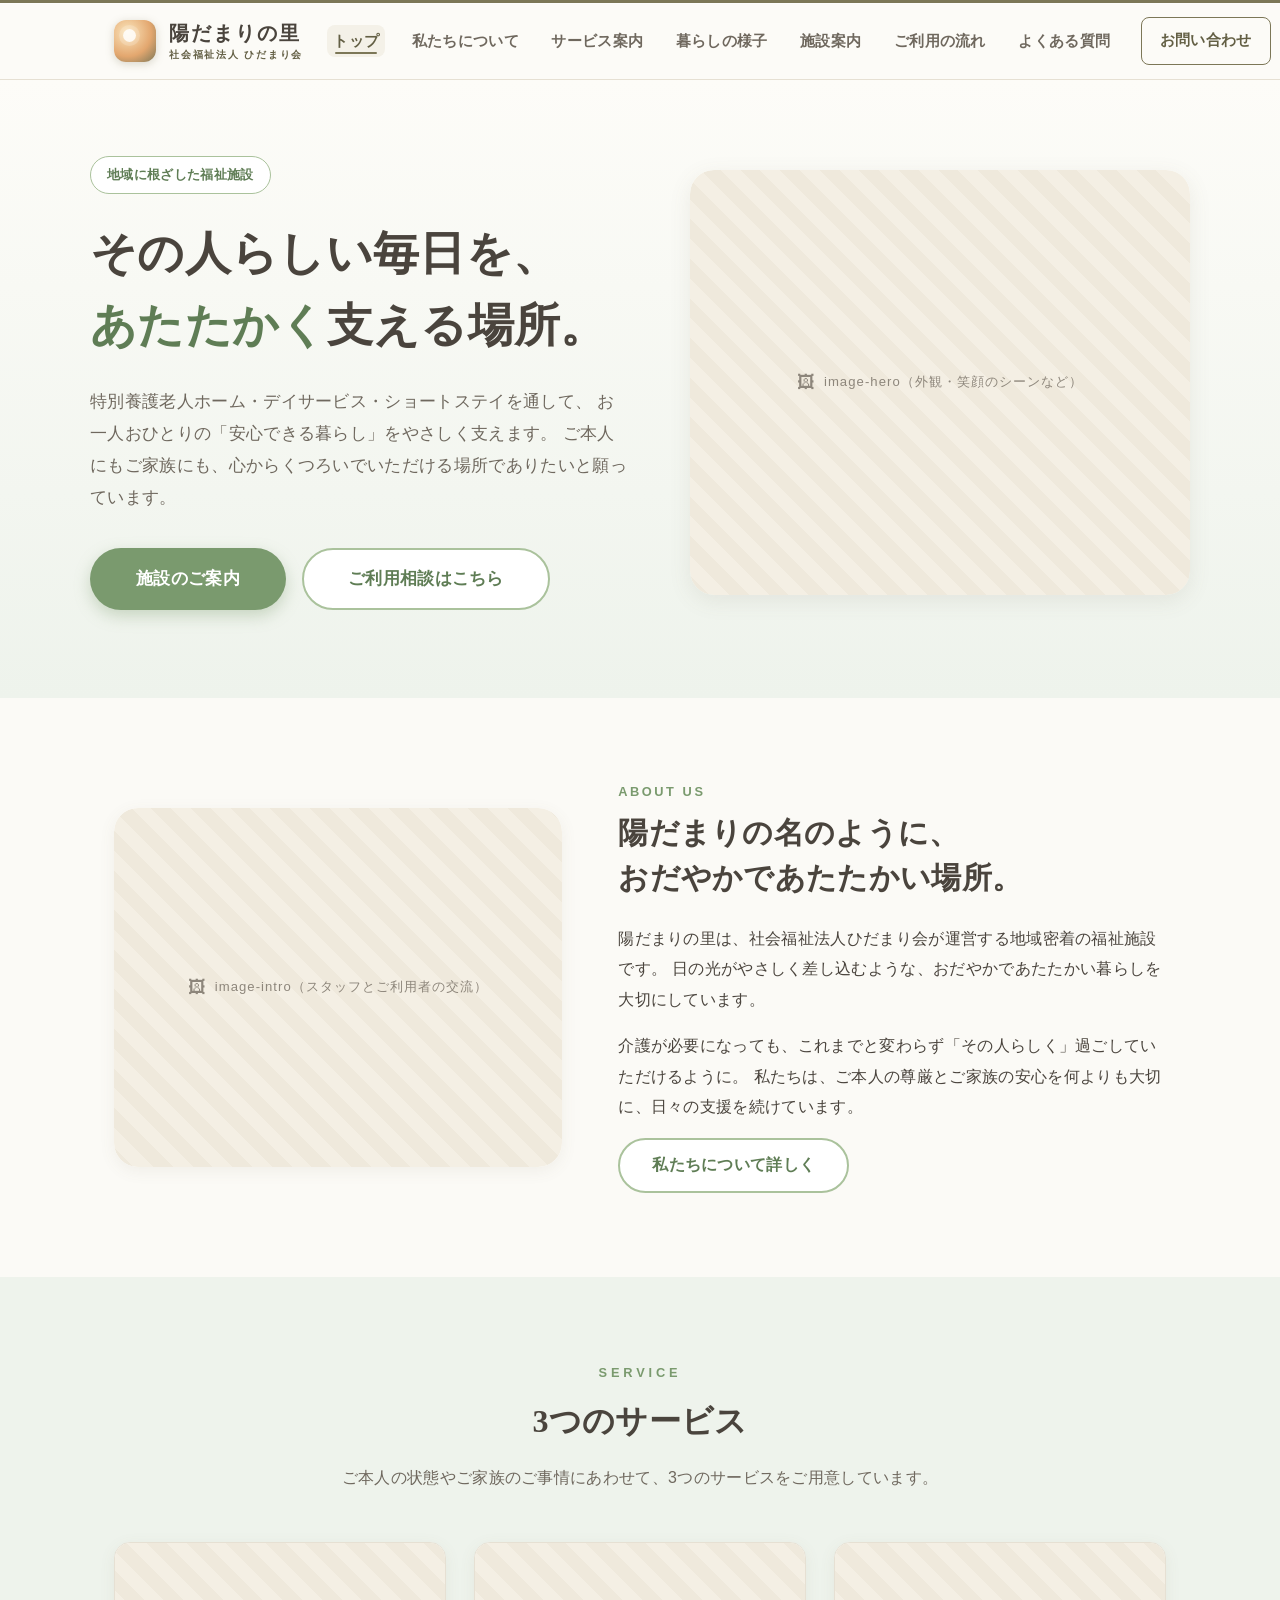
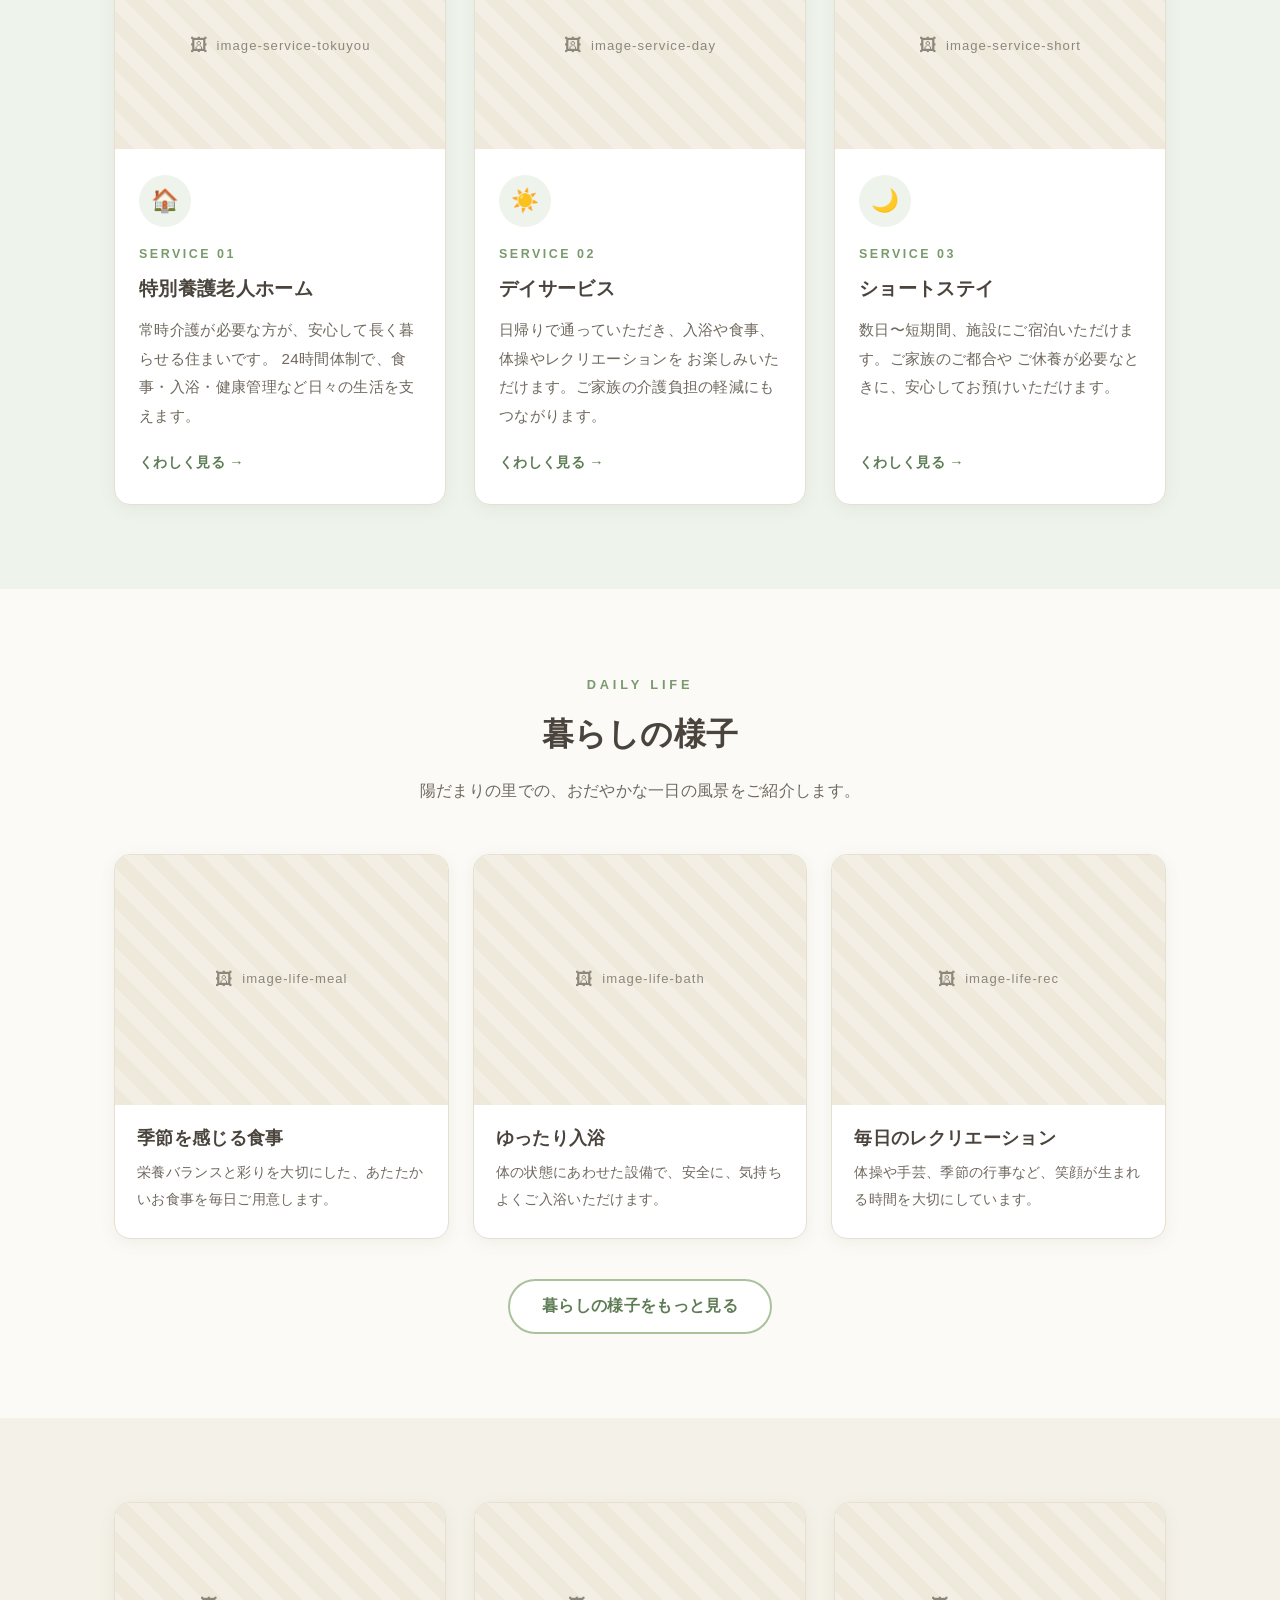
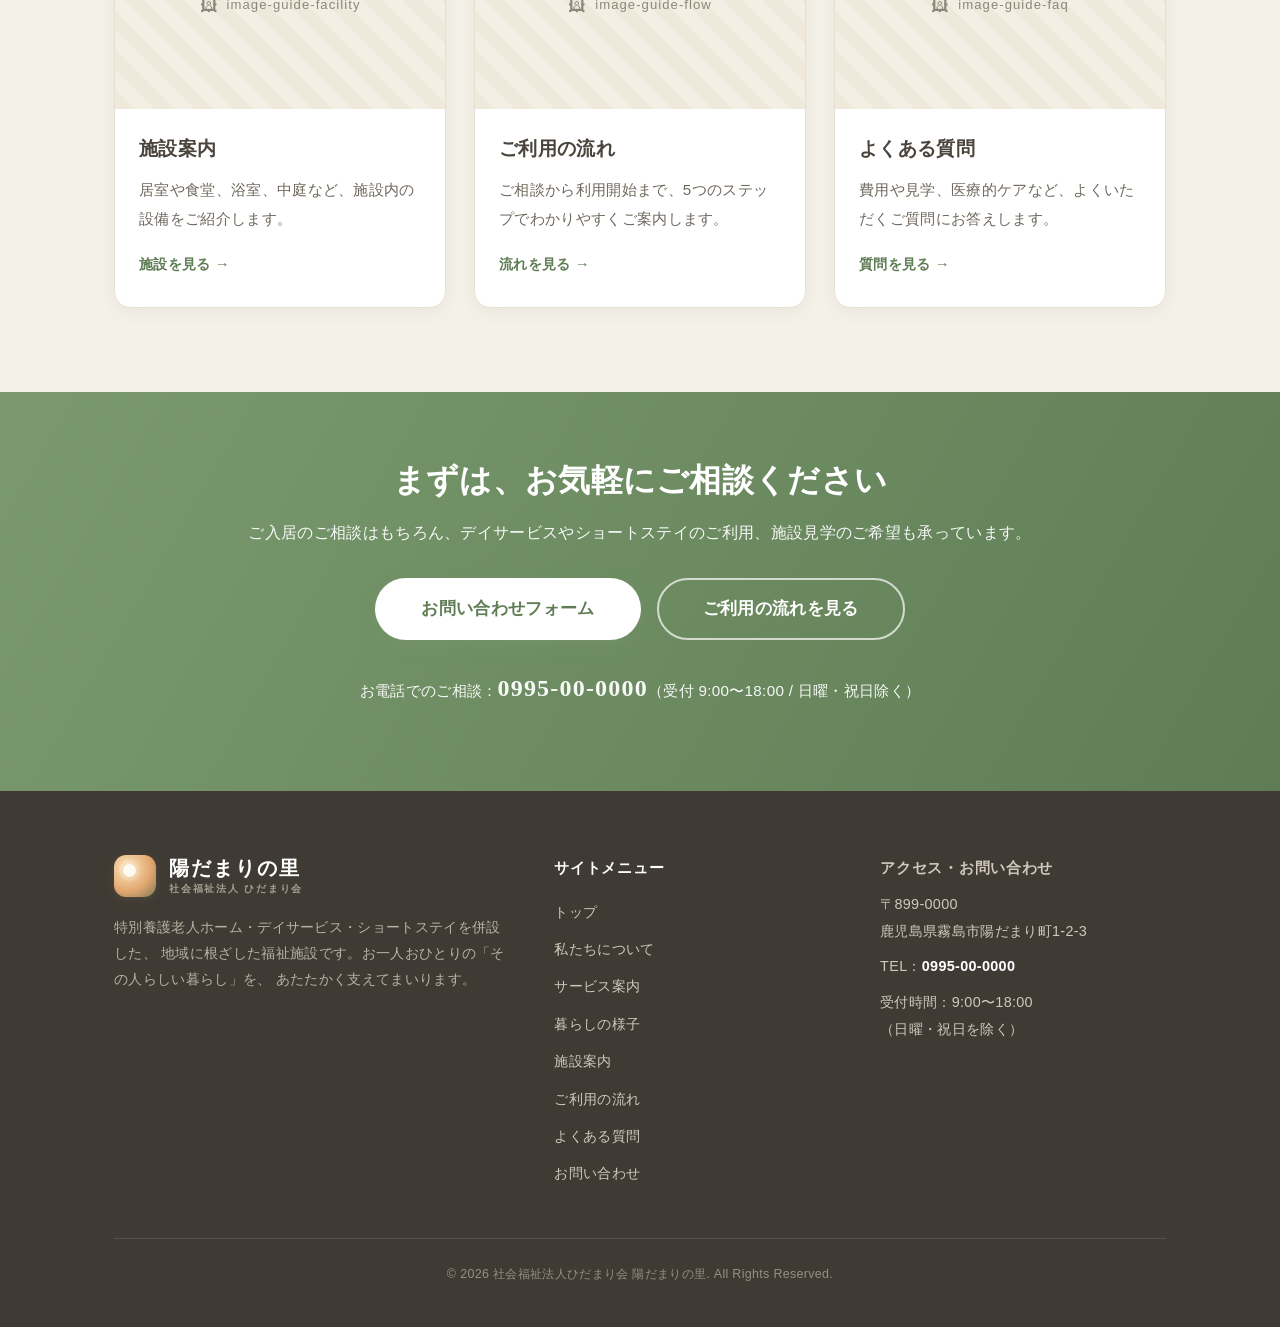
==== index.html @ ba88ad61 "Initial build for Hidamari no Sato site" ====
<!DOCTYPE html>
<html lang="ja">
<head>
  <meta charset="UTF-8" />
  <meta name="viewport" content="width=device-width, initial-scale=1.0" />
  <title>陽だまりの里 ｜ 特別養護老人ホーム・デイサービス・ショートステイ</title>
  <meta name="description" content="陽だまりの里は、特別養護老人ホーム・デイサービス・ショートステイを併設した地域密着の福祉施設です。その人らしい毎日を、あたたかく支えます。" />
  <link rel="stylesheet" href="style.css" />
  <link rel="preconnect" href="https://fonts.googleapis.com" />
</head>
<body>

  <!-- ===== ヘッダー ===== -->
  <header class="header">
    <div class="wrap header__inner">
      <a class="brand" href="index.html">
        <span class="brand__mark" aria-hidden="true"></span>
        <span class="brand__text">
          <span class="brand__name">陽だまりの里</span>
          <span class="brand__sub">社会福祉法人 ひだまり会</span>
        </span>
      </a>

      <nav class="nav" aria-label="メインメニュー">
        <ul class="nav__list">
          <li><a href="index.html">トップ</a></li>
          <li><a href="about.html">私たちについて</a></li>
          <li><a href="service.html">サービス案内</a></li>
          <li><a href="life.html">暮らしの様子</a></li>
          <li><a href="facility.html">施設案内</a></li>
          <li><a href="guide.html">ご利用の流れ</a></li>
          <li><a href="faq.html">よくある質問</a></li>
          <li class="nav__cta-wrap"><a class="nav__cta" href="contact.html">お問い合わせ</a></li>
        </ul>
      </nav>

      <button class="nav-toggle" aria-label="メニューを開く" aria-expanded="false" aria-controls="nav">
        <span></span><span></span><span></span>
      </button>
    </div>
  </header>

  <main>
    <!-- ===== ヒーロー ===== -->
    <section class="hero">
      <div class="wrap hero__inner">
        <div class="hero__copy">
          <span class="hero__badge">地域に根ざした福祉施設</span>
          <h1 class="hero__title">
            その人らしい毎日を、<br />
            <span class="accent">あたたかく</span>支える場所。
          </h1>
          <p class="hero__lead">
            特別養護老人ホーム・デイサービス・ショートステイを通して、
            お一人おひとりの「安心できる暮らし」をやさしく支えます。
            ご本人にもご家族にも、心からくつろいでいただける場所でありたいと願っています。
          </p>
          <div class="hero__actions">
            <a class="btn btn--primary btn--lg" href="facility.html">施設のご案内</a>
            <a class="btn btn--outline btn--lg" href="contact.html">ご利用相談はこちら</a>
          </div>
        </div>
        <div class="hero__visual">
          <div class="image-ph">image-hero（外観・笑顔のシーンなど）</div>
        </div>
      </div>
    </section>

    <!-- ===== 陽だまりの里について ===== -->
    <section class="section intro">
      <div class="wrap intro__inner">
        <div class="intro__visual">
          <div class="image-ph">image-intro（スタッフとご利用者の交流）</div>
        </div>
        <div class="intro__body">
          <h2 class="intro__title">
            <small>ABOUT US</small>
            陽だまりの名のように、<br />おだやかであたたかい場所。
          </h2>
          <p>
            陽だまりの里は、社会福祉法人ひだまり会が運営する地域密着の福祉施設です。
            日の光がやさしく差し込むような、おだやかであたたかい暮らしを大切にしています。
          </p>
          <p>
            介護が必要になっても、これまでと変わらず「その人らしく」過ごしていただけるように。
            私たちは、ご本人の尊厳とご家族の安心を何よりも大切に、日々の支援を続けています。
          </p>
          <a class="btn btn--outline" href="about.html">私たちについて詳しく</a>
        </div>
      </div>
    </section>

    <!-- ===== 3つのサービス ===== -->
    <section class="section section--green">
      <div class="wrap">
        <div class="sec-head">
          <span class="sec-head__en">SERVICE</span>
          <h2 class="sec-head__title">3つのサービス</h2>
          <p class="sec-head__lead">
            ご本人の状態やご家族のご事情にあわせて、3つのサービスをご用意しています。
          </p>
        </div>

        <div class="grid grid--3">
          <article class="card">
            <div class="card__media"><div class="image-ph">image-service-tokuyou</div></div>
            <div class="card__body">
              <div class="card__icon" aria-hidden="true">🏠</div>
              <p class="card__num">SERVICE 01</p>
              <h3 class="card__title">特別養護老人ホーム</h3>
              <p class="card__text">
                常時介護が必要な方が、安心して長く暮らせる住まいです。
                24時間体制で、食事・入浴・健康管理など日々の生活を支えます。
              </p>
              <a class="card__link" href="service.html#tokuyou">くわしく見る</a>
            </div>
          </article>

          <article class="card">
            <div class="card__media"><div class="image-ph">image-service-day</div></div>
            <div class="card__body">
              <div class="card__icon" aria-hidden="true">☀️</div>
              <p class="card__num">SERVICE 02</p>
              <h3 class="card__title">デイサービス</h3>
              <p class="card__text">
                日帰りで通っていただき、入浴や食事、体操やレクリエーションを
                お楽しみいただけます。ご家族の介護負担の軽減にもつながります。
              </p>
              <a class="card__link" href="service.html#day">くわしく見る</a>
            </div>
          </article>

          <article class="card">
            <div class="card__media"><div class="image-ph">image-service-short</div></div>
            <div class="card__body">
              <div class="card__icon" aria-hidden="true">🌙</div>
              <p class="card__num">SERVICE 03</p>
              <h3 class="card__title">ショートステイ</h3>
              <p class="card__text">
                数日〜短期間、施設にご宿泊いただけます。ご家族のご都合や
                ご休養が必要なときに、安心してお預けいただけます。
              </p>
              <a class="card__link" href="service.html#short">くわしく見る</a>
            </div>
          </article>
        </div>
      </div>
    </section>

    <!-- ===== 暮らしの様子 ===== -->
    <section class="section">
      <div class="wrap">
        <div class="sec-head">
          <span class="sec-head__en">DAILY LIFE</span>
          <h2 class="sec-head__title">暮らしの様子</h2>
          <p class="sec-head__lead">
            陽だまりの里での、おだやかな一日の風景をご紹介します。
          </p>
        </div>

        <div class="life-grid">
          <div class="life-item">
            <div class="life-item__media"><div class="image-ph">image-life-meal</div></div>
            <div class="life-item__body">
              <h3 class="life-item__title">季節を感じる食事</h3>
              <p class="life-item__text">栄養バランスと彩りを大切にした、あたたかいお食事を毎日ご用意します。</p>
            </div>
          </div>
          <div class="life-item">
            <div class="life-item__media"><div class="image-ph">image-life-bath</div></div>
            <div class="life-item__body">
              <h3 class="life-item__title">ゆったり入浴</h3>
              <p class="life-item__text">体の状態にあわせた設備で、安全に、気持ちよくご入浴いただけます。</p>
            </div>
          </div>
          <div class="life-item">
            <div class="life-item__media"><div class="image-ph">image-life-rec</div></div>
            <div class="life-item__body">
              <h3 class="life-item__title">毎日のレクリエーション</h3>
              <p class="life-item__text">体操や手芸、季節の行事など、笑顔が生まれる時間を大切にしています。</p>
            </div>
          </div>
        </div>

        <div class="text-center" style="margin-top:40px;">
          <a class="btn btn--outline" href="life.html">暮らしの様子をもっと見る</a>
        </div>
      </div>
    </section>

    <!-- ===== 導線（施設案内 / ご利用の流れ / FAQ） ===== -->
    <section class="section section--bg">
      <div class="wrap">
        <div class="grid grid--3">
          <article class="card">
            <div class="card__media"><div class="image-ph">image-guide-facility</div></div>
            <div class="card__body">
              <h3 class="card__title">施設案内</h3>
              <p class="card__text">居室や食堂、浴室、中庭など、施設内の設備をご紹介します。</p>
              <a class="card__link" href="facility.html">施設を見る</a>
            </div>
          </article>
          <article class="card">
            <div class="card__media"><div class="image-ph">image-guide-flow</div></div>
            <div class="card__body">
              <h3 class="card__title">ご利用の流れ</h3>
              <p class="card__text">ご相談から利用開始まで、5つのステップでわかりやすくご案内します。</p>
              <a class="card__link" href="guide.html">流れを見る</a>
            </div>
          </article>
          <article class="card">
            <div class="card__media"><div class="image-ph">image-guide-faq</div></div>
            <div class="card__body">
              <h3 class="card__title">よくある質問</h3>
              <p class="card__text">費用や見学、医療的ケアなど、よくいただくご質問にお答えします。</p>
              <a class="card__link" href="faq.html">質問を見る</a>
            </div>
          </article>
        </div>
      </div>
    </section>

    <!-- ===== お問い合わせCTA ===== -->
    <section class="cta-band">
      <div class="wrap">
        <h2 class="cta-band__title">まずは、お気軽にご相談ください</h2>
        <p class="cta-band__text">
          ご入居のご相談はもちろん、デイサービスやショートステイのご利用、施設見学のご希望も承っています。
        </p>
        <div class="cta-band__actions">
          <a class="btn btn--primary btn--lg" href="contact.html">お問い合わせフォーム</a>
          <a class="btn btn--outline btn--lg" href="guide.html">ご利用の流れを見る</a>
        </div>
        <p class="cta-band__tel">
          お電話でのご相談：<strong>0995-00-0000</strong>（受付 9:00〜18:00 / 日曜・祝日除く）
        </p>
      </div>
    </section>
  </main>

  <!-- ===== フッター ===== -->
  <footer class="footer">
    <div class="wrap">
      <div class="footer__top">
        <div class="footer__brand">
          <div class="brand">
            <span class="brand__mark" aria-hidden="true"></span>
            <span class="brand__text">
              <span class="brand__name">陽だまりの里</span>
              <span class="brand__sub">社会福祉法人 ひだまり会</span>
            </span>
          </div>
          <p class="footer__desc">
            特別養護老人ホーム・デイサービス・ショートステイを併設した、
            地域に根ざした福祉施設です。お一人おひとりの「その人らしい暮らし」を、
            あたたかく支えてまいります。
          </p>
        </div>

        <div class="footer__nav">
          <p class="footer__col-title">サイトメニュー</p>
          <ul class="footer__links">
            <li><a href="index.html">トップ</a></li>
            <li><a href="about.html">私たちについて</a></li>
            <li><a href="service.html">サービス案内</a></li>
            <li><a href="life.html">暮らしの様子</a></li>
            <li><a href="facility.html">施設案内</a></li>
            <li><a href="guide.html">ご利用の流れ</a></li>
            <li><a href="faq.html">よくある質問</a></li>
            <li><a href="contact.html">お問い合わせ</a></li>
          </ul>
        </div>

        <div class="footer__contact">
          <p class="footer__col-title">アクセス・お問い合わせ</p>
          <div class="footer__contact">
            <p>〒899-0000<br />鹿児島県霧島市陽だまり町1-2-3</p>
            <p>TEL：<strong>0995-00-0000</strong></p>
            <p>受付時間：9:00〜18:00<br />（日曜・祝日を除く）</p>
          </div>
        </div>
      </div>

      <p class="footer__bottom">
        &copy; <span class="js-year">2026</span> 社会福祉法人ひだまり会 陽だまりの里. All Rights Reserved.
      </p>
    </div>
  </footer>

  <script src="script.js"></script>
</body>
</html>
---- style.css ----
/* =========================================================
   陽だまりの里  -  style.css
   社会福祉法人 / 特別養護老人ホーム・デイサービス・ショートステイ
   やわらかく・落ち着いた・清潔感のあるデザインシステム
   ========================================================= */

/* ---------- カラー & 変数 ---------- */
:root {
  --c-bg:          #fbfaf6; /* 生成りベース */
  --c-bg-alt:      #f4f1e8; /* 淡いベージュ */
  --c-bg-green:    #eef3ec; /* 淡いグリーン */
  --c-white:       #ffffff;
  --c-text:        #4a443d; /* 落ち着いた文字色 */
  --c-text-soft:   #6f685e;
  --c-text-light:  #8d867b;
  --c-green:       #7a9a6e; /* メイングリーン */
  --c-green-dark:  #5f7d55;
  --c-green-soft:  #aac29c;
  --c-brown:       #9c8466; /* 落ち着いたブラウン */
  --c-brown-dark:  #7d6a51;
  --c-accent:      #e3a76f; /* やさしい陽だまりオレンジ */
  --c-line:        #e6e0d3;
  --c-shadow:      rgba(110, 100, 80, 0.10);
  --c-khaki:       #7c7757; /* 少し深みのあるカーキ（法人アクセント） */
  --c-khaki-dark:  #635f44;
  --c-header-bg:   #fcfbf7; /* ヘッダー専用ベース */

  --header-h: 76px;

  --radius-s: 10px;
  --radius-m: 16px;
  --radius-l: 24px;

  --shadow-soft: 0 6px 22px var(--c-shadow);
  --shadow-card: 0 4px 16px rgba(110, 100, 80, 0.08);

  --wrap: 1100px;
  --font: "Hiragino Kaku Gothic ProN", "Hiragino Sans", "Noto Sans JP",
          "Yu Gothic", "Meiryo", sans-serif;
  --font-serif: "Hiragino Mincho ProN", "Yu Mincho", "Noto Serif JP", serif;
}

/* ---------- リセット ---------- */
*,
*::before,
*::after { box-sizing: border-box; }

html { scroll-behavior: smooth; }

body {
  margin: 0;
  font-family: var(--font);
  color: var(--c-text);
  background: var(--c-bg);
  line-height: 1.9;
  font-size: 16px;
  letter-spacing: 0.02em;
  -webkit-font-smoothing: antialiased;
}

img { max-width: 100%; display: block; }

a { color: inherit; text-decoration: none; }

ul { list-style: none; margin: 0; padding: 0; }

h1, h2, h3, h4 {
  margin: 0;
  line-height: 1.5;
  font-weight: 700;
}

p { margin: 0 0 1em; }

/* ---------- 汎用レイアウト ---------- */
.wrap {
  width: 100%;
  max-width: var(--wrap);
  margin: 0 auto;
  padding: 0 24px;
}

.section { padding: 84px 0; }
.section--tight { padding: 56px 0; }
.section--bg { background: var(--c-bg-alt); }
.section--green { background: var(--c-bg-green); }

.text-center { text-align: center; }

/* セクション見出し */
.sec-head {
  text-align: center;
  margin-bottom: 48px;
}
.sec-head__en {
  display: block;
  font-size: 0.8rem;
  letter-spacing: 0.3em;
  color: var(--c-green);
  margin-bottom: 12px;
  font-weight: 600;
}
.sec-head__title {
  font-size: clamp(1.5rem, 4vw, 2rem);
  color: var(--c-text);
  font-family: var(--font-serif);
}
.sec-head__lead {
  margin-top: 18px;
  color: var(--c-text-soft);
  font-size: 1rem;
}

/* ---------- ボタン ---------- */
.btn {
  display: inline-flex;
  align-items: center;
  justify-content: center;
  gap: 8px;
  padding: 15px 32px;
  border-radius: 999px;
  font-weight: 700;
  font-size: 1rem;
  border: 2px solid transparent;
  cursor: pointer;
  transition: transform .2s ease, box-shadow .2s ease, background .2s ease;
  line-height: 1.3;
}
.btn--primary {
  background: var(--c-green);
  color: #fff;
  box-shadow: 0 6px 16px rgba(122,154,110,0.35);
}
.btn--primary:hover { background: var(--c-green-dark); transform: translateY(-2px); }
.btn--outline {
  background: #fff;
  color: var(--c-green-dark);
  border-color: var(--c-green-soft);
}
.btn--outline:hover { background: var(--c-bg-green); transform: translateY(-2px); }
.btn--brown {
  background: var(--c-brown);
  color: #fff;
  box-shadow: 0 6px 16px rgba(156,132,102,0.30);
}
.btn--brown:hover { background: var(--c-brown-dark); transform: translateY(-2px); }
.btn--lg { padding: 18px 44px; font-size: 1.05rem; }

/* ---------- ヘッダー（陽だまりの里 専用デザイン） ---------- */
.header {
  position: sticky;
  top: 0;
  z-index: 100;
  background: var(--c-header-bg);
  /* 上部に細い法人アクセントライン＝施設・法人らしいきちんと感 */
  border-top: 3px solid var(--c-khaki);
  border-bottom: 1px solid var(--c-line);
  box-shadow: 0 1px 0 rgba(255,255,255,0.6) inset;
}
.header__inner {
  display: flex;
  align-items: center;
  justify-content: space-between;
  gap: 24px;
  height: var(--header-h);
}

/* --- ロゴまわり --- */
.brand {
  display: flex;
  align-items: center;
  gap: 13px;
  flex-shrink: 0;
}
/* 丸ではなく角丸スクエア＝森サイトの円形マークと差別化 */
.brand__mark {
  position: relative;
  width: 42px;
  height: 42px;
  border-radius: 12px;
  background:
    radial-gradient(circle at 32% 30%, #fbe6bd 0%, var(--c-accent) 58%, var(--c-khaki) 100%);
  flex-shrink: 0;
  box-shadow: 0 2px 8px rgba(124,119,87,0.28);
}
/* マーク内に小さな“陽だまり”の光をひとつ */
.brand__mark::after {
  content: "";
  position: absolute;
  top: 9px; left: 9px;
  width: 13px; height: 13px;
  border-radius: 50%;
  background: rgba(255,255,255,0.85);
  box-shadow: 0 0 0 4px rgba(255,255,255,0.18);
}
.brand__text { display: flex; flex-direction: column; line-height: 1.25; }
.brand__name {
  font-family: var(--font-serif);
  font-size: 1.28rem;
  font-weight: 700;
  color: var(--c-text);
  letter-spacing: 0.10em;
}
.brand__sub {
  margin-top: 2px;
  font-size: 0.62rem;
  font-weight: 600;
  color: var(--c-khaki-dark);
  letter-spacing: 0.18em;
}

/* --- ナビ（PCで1行に収める） --- */
.nav__list {
  display: flex;
  align-items: center;
  gap: clamp(14px, 1.6vw, 26px);
}
.nav__list a {
  font-size: 0.92rem;
  font-weight: 600;
  color: var(--c-text-soft);
  white-space: nowrap;
  position: relative;
  padding: 8px 6px;
  border-radius: 8px;
  transition: color .2s, background-color .2s;
}
.nav__list a:hover { color: var(--c-khaki-dark); }

/* アクティブ表示：淡いベージュ背景＋文字色＋細い下線（上品に） */
.nav__list a.is-active {
  color: var(--c-khaki-dark);
  background: var(--c-bg-alt);
}
.nav__list a.is-active::after {
  content: "";
  position: absolute;
  left: 8px; right: 8px; bottom: 3px;
  height: 2px;
  background: var(--c-khaki);
  border-radius: 2px;
}

/* --- お問い合わせCTA：丸ピル塗りではなく上品な枠線ボタン --- */
.nav__cta-wrap { margin-left: 4px; }
.nav__cta {
  display: inline-block;
  background: transparent;
  color: var(--c-khaki-dark) !important;
  border: 1.5px solid var(--c-khaki);
  padding: 9px 18px !important;
  border-radius: 10px;
  white-space: nowrap;
  transition: background-color .2s, color .2s, border-color .2s;
}
.nav__cta::after { display: none; }
.nav__cta:hover {
  background: var(--c-khaki);
  color: #fff !important;
  border-color: var(--c-khaki);
}

/* --- ハンバーガー --- */
.nav-toggle {
  display: none;
  width: 46px;
  height: 46px;
  border: none;
  background: transparent;
  cursor: pointer;
  position: relative;
  flex-shrink: 0;
}
.nav-toggle span {
  position: absolute;
  left: 11px;
  width: 24px;
  height: 2px;
  background: var(--c-khaki-dark);
  border-radius: 2px;
  transition: transform .3s, opacity .3s, top .3s;
}
.nav-toggle span:nth-child(1) { top: 16px; }
.nav-toggle span:nth-child(2) { top: 23px; }
.nav-toggle span:nth-child(3) { top: 30px; }
.nav-toggle.is-open span:nth-child(1) { top: 23px; transform: rotate(45deg); }
.nav-toggle.is-open span:nth-child(2) { opacity: 0; }
.nav-toggle.is-open span:nth-child(3) { top: 23px; transform: rotate(-45deg); }

/* ---------- ヒーロー ---------- */
.hero {
  position: relative;
  background: linear-gradient(180deg, #fdfcf8 0%, var(--c-bg-green) 100%);
  overflow: hidden;
}
.hero__inner {
  display: grid;
  grid-template-columns: 1.05fr 0.95fr;
  gap: 48px;
  align-items: center;
  padding: 76px 0 88px;
}
.hero__copy { max-width: 540px; }
.hero__badge {
  display: inline-block;
  background: #fff;
  color: var(--c-green-dark);
  border: 1px solid var(--c-green-soft);
  font-size: 0.8rem;
  font-weight: 600;
  padding: 6px 16px;
  border-radius: 999px;
  margin-bottom: 24px;
}
.hero__title {
  font-family: var(--font-serif);
  font-size: clamp(1.8rem, 4.6vw, 2.9rem);
  line-height: 1.55;
  color: var(--c-text);
  margin-bottom: 24px;
}
.hero__title .accent { color: var(--c-green-dark); }
.hero__lead {
  font-size: 1.05rem;
  color: var(--c-text-soft);
  margin-bottom: 34px;
}
.hero__actions { display: flex; flex-wrap: wrap; gap: 16px; }
.hero__visual {
  position: relative;
  border-radius: var(--radius-l);
  overflow: hidden;
  box-shadow: var(--shadow-soft);
  aspect-ratio: 4 / 3.4;
}

/* ページ共通ヒーロー（下層ページ） */
.page-hero {
  background: linear-gradient(180deg, #fdfcf8 0%, var(--c-bg-alt) 100%);
  padding: 56px 0 60px;
  text-align: center;
}
.page-hero__crumb {
  font-size: 0.78rem;
  color: var(--c-text-light);
  margin-bottom: 14px;
}
.page-hero__crumb a:hover { color: var(--c-green-dark); }
.page-hero__title {
  font-family: var(--font-serif);
  font-size: clamp(1.7rem, 4vw, 2.4rem);
  color: var(--c-text);
}
.page-hero__sub {
  margin-top: 12px;
  color: var(--c-text-soft);
}

/* ---------- 画像プレースホルダー ---------- */
.image-ph {
  width: 100%;
  height: 100%;
  min-height: 180px;
  display: flex;
  align-items: center;
  justify-content: center;
  text-align: center;
  background:
    repeating-linear-gradient(45deg, #efe9dc 0 14px, #f4efe4 14px 28px);
  color: var(--c-text-light);
  font-size: 0.82rem;
  letter-spacing: 0.08em;
  border-radius: inherit;
}
.image-ph::before {
  content: "🖼";
  margin-right: 8px;
  font-size: 1.1rem;
}

/* ---------- 紹介（index intro） ---------- */
.intro__inner {
  display: grid;
  grid-template-columns: 0.9fr 1.1fr;
  gap: 56px;
  align-items: center;
}
.intro__visual {
  border-radius: var(--radius-l);
  overflow: hidden;
  box-shadow: var(--shadow-card);
  aspect-ratio: 4 / 3.2;
}
.intro__title {
  font-family: var(--font-serif);
  font-size: clamp(1.4rem, 3.5vw, 1.9rem);
  margin-bottom: 22px;
  color: var(--c-text);
}
.intro__title small {
  display: block;
  font-size: 0.8rem;
  letter-spacing: 0.2em;
  color: var(--c-green);
  margin-bottom: 10px;
  font-family: var(--font);
}

/* ---------- カードグリッド（サービス等） ---------- */
.grid {
  display: grid;
  gap: 28px;
}
.grid--3 { grid-template-columns: repeat(3, 1fr); }
.grid--2 { grid-template-columns: repeat(2, 1fr); }

.card {
  background: #fff;
  border: 1px solid var(--c-line);
  border-radius: var(--radius-m);
  overflow: hidden;
  box-shadow: var(--shadow-card);
  transition: transform .25s ease, box-shadow .25s ease;
  display: flex;
  flex-direction: column;
}
.card:hover { transform: translateY(-4px); box-shadow: var(--shadow-soft); }
.card__media { aspect-ratio: 16 / 10; }
.card__body { padding: 26px 24px 28px; flex: 1; display: flex; flex-direction: column; }
.card__icon {
  width: 52px; height: 52px;
  border-radius: 50%;
  background: var(--c-bg-green);
  display: flex; align-items: center; justify-content: center;
  font-size: 1.4rem;
  margin-bottom: 16px;
}
.card__num {
  font-size: 0.78rem;
  letter-spacing: 0.2em;
  color: var(--c-green);
  font-weight: 700;
  margin-bottom: 8px;
}
.card__title {
  font-size: 1.2rem;
  margin-bottom: 12px;
  color: var(--c-text);
  font-family: var(--font-serif);
}
.card__text {
  color: var(--c-text-soft);
  font-size: 0.95rem;
  margin-bottom: 18px;
}
.card__link {
  margin-top: auto;
  font-weight: 700;
  font-size: 0.9rem;
  color: var(--c-green-dark);
}
.card__link::after { content: " →"; }

/* ---------- 特徴リスト（チェック） ---------- */
.feature-list { display: grid; gap: 14px; }
.feature-list li {
  position: relative;
  padding-left: 34px;
  color: var(--c-text-soft);
}
.feature-list li::before {
  content: "✓";
  position: absolute;
  left: 0; top: 1px;
  width: 22px; height: 22px;
  background: var(--c-green-soft);
  color: #fff;
  border-radius: 50%;
  display: flex; align-items: center; justify-content: center;
  font-size: 0.78rem;
  font-weight: 700;
}

/* ---------- 価値観カード（4つの大切なこと） ---------- */
.value-card {
  background: #fff;
  border-radius: var(--radius-m);
  padding: 32px 26px;
  border: 1px solid var(--c-line);
  box-shadow: var(--shadow-card);
  text-align: center;
}
.value-card__icon {
  width: 64px; height: 64px;
  border-radius: 50%;
  margin: 0 auto 18px;
  background: var(--c-bg-green);
  display: flex; align-items: center; justify-content: center;
  font-size: 1.7rem;
}
.value-card__title {
  font-family: var(--font-serif);
  font-size: 1.15rem;
  margin-bottom: 12px;
}
.value-card__text { font-size: 0.92rem; color: var(--c-text-soft); margin: 0; }

/* ---------- サービス詳細（service） ---------- */
.service-block {
  background: #fff;
  border: 1px solid var(--c-line);
  border-radius: var(--radius-l);
  overflow: hidden;
  box-shadow: var(--shadow-card);
  margin-bottom: 40px;
}
.service-block__inner {
  display: grid;
  grid-template-columns: 1fr 1.2fr;
}
.service-block:nth-child(even) .service-block__inner { grid-template-columns: 1.2fr 1fr; }
.service-block:nth-child(even) .service-block__media { order: 2; }
.service-block__media { min-height: 320px; }
.service-block__body { padding: 40px 38px; }
.service-block__tag {
  display: inline-block;
  background: var(--c-bg-green);
  color: var(--c-green-dark);
  font-size: 0.78rem;
  font-weight: 700;
  padding: 5px 14px;
  border-radius: 999px;
  margin-bottom: 16px;
}
.service-block__title {
  font-family: var(--font-serif);
  font-size: 1.5rem;
  margin-bottom: 16px;
  color: var(--c-text);
}
.service-block__meta {
  background: var(--c-bg);
  border-radius: var(--radius-s);
  padding: 16px 20px;
  margin: 20px 0;
}
.service-block__meta dt {
  font-weight: 700;
  color: var(--c-green-dark);
  font-size: 0.85rem;
  margin-bottom: 4px;
}
.service-block__meta dd { margin: 0 0 14px; color: var(--c-text-soft); font-size: 0.95rem; }
.service-block__meta dd:last-child { margin-bottom: 0; }

/* ---------- 1日の流れ（life） ---------- */
.timeline {
  position: relative;
  max-width: 760px;
  margin: 0 auto;
  padding-left: 8px;
}
.timeline::before {
  content: "";
  position: absolute;
  left: 26px; top: 8px; bottom: 8px;
  width: 2px;
  background: var(--c-green-soft);
}
.timeline__item {
  position: relative;
  padding: 0 0 36px 76px;
}
.timeline__item:last-child { padding-bottom: 0; }
.timeline__dot {
  position: absolute;
  left: 8px; top: 0;
  width: 38px; height: 38px;
  border-radius: 50%;
  background: #fff;
  border: 3px solid var(--c-green-soft);
  display: flex; align-items: center; justify-content: center;
  font-size: 1rem;
}
.timeline__time {
  font-weight: 700;
  color: var(--c-green-dark);
  font-size: 0.9rem;
  margin-bottom: 4px;
}
.timeline__title { font-size: 1.1rem; margin-bottom: 6px; font-family: var(--font-serif); }
.timeline__text { color: var(--c-text-soft); font-size: 0.95rem; margin: 0; }

/* ---------- 暮らしの要素グリッド ---------- */
.life-grid { display: grid; grid-template-columns: repeat(3,1fr); gap: 24px; }
.life-item {
  background: #fff;
  border-radius: var(--radius-m);
  overflow: hidden;
  border: 1px solid var(--c-line);
  box-shadow: var(--shadow-card);
}
.life-item__media { aspect-ratio: 4/3; }
.life-item__body { padding: 20px 22px 24px; }
.life-item__title {
  font-family: var(--font-serif);
  font-size: 1.1rem;
  margin-bottom: 8px;
}
.life-item__text { color: var(--c-text-soft); font-size: 0.9rem; margin: 0; }

/* ---------- 施設グリッド（facility） ---------- */
.facility-grid { display: grid; grid-template-columns: repeat(3,1fr); gap: 26px; }
.facility-card {
  background: #fff;
  border-radius: var(--radius-m);
  overflow: hidden;
  border: 1px solid var(--c-line);
  box-shadow: var(--shadow-card);
  transition: transform .25s, box-shadow .25s;
}
.facility-card:hover { transform: translateY(-4px); box-shadow: var(--shadow-soft); }
.facility-card__media { aspect-ratio: 4/3; }
.facility-card__body { padding: 22px 22px 26px; }
.facility-card__title {
  font-family: var(--font-serif);
  font-size: 1.15rem;
  margin-bottom: 8px;
  display: flex; align-items: center; gap: 8px;
}
.facility-card__text { color: var(--c-text-soft); font-size: 0.9rem; margin: 0; }

/* ---------- ステップ（guide） ---------- */
.steps { display: grid; gap: 22px; max-width: 820px; margin: 0 auto; }
.step {
  display: grid;
  grid-template-columns: 96px 1fr;
  background: #fff;
  border: 1px solid var(--c-line);
  border-radius: var(--radius-m);
  box-shadow: var(--shadow-card);
  overflow: hidden;
}
.step__num {
  background: var(--c-bg-green);
  display: flex;
  flex-direction: column;
  align-items: center;
  justify-content: center;
  color: var(--c-green-dark);
}
.step__num span { font-size: 0.66rem; letter-spacing: 0.18em; }
.step__num strong { font-size: 1.9rem; font-family: var(--font-serif); }
.step__body { padding: 24px 28px; }
.step__title { font-size: 1.2rem; margin-bottom: 8px; font-family: var(--font-serif); }
.step__text { color: var(--c-text-soft); font-size: 0.95rem; margin: 0; }

/* ---------- アコーディオン（faq） ---------- */
.faq-group { max-width: 820px; margin: 0 auto; }
.faq-group + .faq-group { margin-top: 44px; }
.faq-group__head {
  font-family: var(--font-serif);
  font-size: 1.25rem;
  color: var(--c-green-dark);
  margin-bottom: 18px;
  padding-left: 14px;
  border-left: 4px solid var(--c-green-soft);
}
.faq-item {
  background: #fff;
  border: 1px solid var(--c-line);
  border-radius: var(--radius-m);
  margin-bottom: 14px;
  overflow: hidden;
}
.faq-q {
  width: 100%;
  text-align: left;
  background: #fff;
  border: none;
  cursor: pointer;
  padding: 22px 56px 22px 56px;
  font-size: 1rem;
  font-weight: 700;
  color: var(--c-text);
  position: relative;
  line-height: 1.6;
}
.faq-q::before {
  content: "Q";
  position: absolute;
  left: 22px; top: 20px;
  color: var(--c-green);
  font-family: var(--font-serif);
  font-size: 1.1rem;
}
.faq-q::after {
  content: "";
  position: absolute;
  right: 24px; top: 50%;
  width: 11px; height: 11px;
  border-right: 2px solid var(--c-green);
  border-bottom: 2px solid var(--c-green);
  transform: translateY(-65%) rotate(45deg);
  transition: transform .3s;
}
.faq-item.is-open .faq-q::after { transform: translateY(-35%) rotate(-135deg); }
.faq-a {
  max-height: 0;
  overflow: hidden;
  transition: max-height .35s ease;
}
.faq-a__inner {
  padding: 0 24px 24px 56px;
  color: var(--c-text-soft);
  position: relative;
  font-size: 0.96rem;
}
.faq-a__inner::before {
  content: "A";
  position: absolute;
  left: 22px; top: 0;
  color: var(--c-accent);
  font-family: var(--font-serif);
  font-size: 1.1rem;
  font-weight: 700;
}

/* ---------- 想い / 理念（about） ---------- */
.philosophy {
  background: var(--c-bg-green);
  border-radius: var(--radius-l);
  padding: 56px 48px;
  text-align: center;
  max-width: 880px;
  margin: 0 auto;
}
.philosophy__label {
  font-size: 0.8rem;
  letter-spacing: 0.25em;
  color: var(--c-green);
  font-weight: 600;
}
.philosophy__main {
  font-family: var(--font-serif);
  font-size: clamp(1.4rem, 4vw, 2rem);
  margin: 18px 0 24px;
  color: var(--c-text);
  line-height: 1.7;
}
.philosophy__text { color: var(--c-text-soft); margin: 0; }

/* ---------- 法人概要テーブル ---------- */
.info-table {
  width: 100%;
  border-collapse: collapse;
  background: #fff;
  border-radius: var(--radius-m);
  overflow: hidden;
  box-shadow: var(--shadow-card);
}
.info-table th, .info-table td {
  text-align: left;
  padding: 18px 24px;
  border-bottom: 1px solid var(--c-line);
  font-size: 0.95rem;
  vertical-align: top;
}
.info-table tr:last-child th,
.info-table tr:last-child td { border-bottom: none; }
.info-table th {
  width: 30%;
  background: var(--c-bg-alt);
  color: var(--c-text);
  font-weight: 700;
  white-space: nowrap;
}
.info-table td { color: var(--c-text-soft); }

/* ---------- CTA帯 ---------- */
.cta-band {
  background: linear-gradient(120deg, var(--c-green) 0%, var(--c-green-dark) 100%);
  color: #fff;
  text-align: center;
  padding: 64px 24px;
}
.cta-band__title {
  font-family: var(--font-serif);
  font-size: clamp(1.4rem, 4vw, 2rem);
  margin-bottom: 14px;
}
.cta-band__text { opacity: 0.95; margin-bottom: 30px; }
.cta-band .btn--primary { background: #fff; color: var(--c-green-dark); }
.cta-band .btn--primary:hover { background: var(--c-bg-green); }
.cta-band .btn--outline { background: transparent; color: #fff; border-color: rgba(255,255,255,0.7); }
.cta-band .btn--outline:hover { background: rgba(255,255,255,0.12); }
.cta-band__actions { display: flex; gap: 16px; justify-content: center; flex-wrap: wrap; }
.cta-band__tel { margin-top: 26px; font-size: 0.95rem; opacity: 0.95; }
.cta-band__tel strong { font-size: 1.5rem; font-family: var(--font-serif); letter-spacing: 0.05em; }

/* ---------- お問い合わせ ---------- */
.contact-layout {
  display: grid;
  grid-template-columns: 0.9fr 1.1fr;
  gap: 48px;
  align-items: start;
}
.contact-info {
  background: var(--c-bg-green);
  border-radius: var(--radius-l);
  padding: 38px 34px;
}
.contact-info__title { font-family: var(--font-serif); font-size: 1.3rem; margin-bottom: 20px; }
.contact-info__item { margin-bottom: 24px; }
.contact-info__item:last-child { margin-bottom: 0; }
.contact-info__label {
  font-size: 0.8rem; font-weight: 700; color: var(--c-green-dark);
  margin-bottom: 4px; display: flex; align-items: center; gap: 6px;
}
.contact-info__value { font-size: 1rem; color: var(--c-text); margin: 0; }
.contact-info__tel { font-size: 1.7rem; font-family: var(--font-serif); color: var(--c-green-dark); }

.form { background: #fff; border: 1px solid var(--c-line); border-radius: var(--radius-l); padding: 38px 34px; box-shadow: var(--shadow-card); }
.form__row { margin-bottom: 22px; }
.form__label { display: block; font-weight: 700; margin-bottom: 8px; font-size: 0.92rem; }
.form__label .req {
  background: var(--c-accent); color: #fff; font-size: 0.66rem;
  padding: 2px 8px; border-radius: 4px; margin-left: 8px; vertical-align: middle;
}
.form__label .opt {
  background: var(--c-bg-alt); color: var(--c-text-light); font-size: 0.66rem;
  padding: 2px 8px; border-radius: 4px; margin-left: 8px; vertical-align: middle;
}
.form input,
.form select,
.form textarea {
  width: 100%;
  padding: 13px 16px;
  border: 1px solid var(--c-line);
  border-radius: var(--radius-s);
  font-family: inherit;
  font-size: 1rem;
  color: var(--c-text);
  background: var(--c-bg);
  transition: border .2s, box-shadow .2s;
}
.form input:focus,
.form select:focus,
.form textarea:focus {
  outline: none;
  border-color: var(--c-green-soft);
  box-shadow: 0 0 0 3px rgba(170,194,156,0.25);
  background: #fff;
}
.form textarea { resize: vertical; min-height: 140px; }
.form__note { font-size: 0.82rem; color: var(--c-text-light); margin: 0 0 24px; }
.form__submit { text-align: center; }
.form__feedback {
  display: none;
  background: var(--c-bg-green);
  border: 1px solid var(--c-green-soft);
  color: var(--c-green-dark);
  border-radius: var(--radius-s);
  padding: 16px;
  margin-bottom: 20px;
  text-align: center;
  font-weight: 600;
}
.form__feedback.is-visible { display: block; }

/* ---------- フッター ---------- */
.footer {
  background: #3f3a33;
  color: #d8d2c6;
  padding: 64px 0 28px;
  font-size: 0.9rem;
}
.footer__top {
  display: grid;
  grid-template-columns: 1.4fr 1fr 1fr;
  gap: 40px;
  padding-bottom: 40px;
  border-bottom: 1px solid rgba(255,255,255,0.12);
}
.footer__brand .brand__name { color: #fff; }
.footer__brand .brand__sub { color: #a59e90; }
.footer__desc { color: #b8b1a4; margin: 18px 0 0; line-height: 1.9; font-size: 0.86rem; }
.footer__col-title {
  color: #fff;
  font-size: 0.92rem;
  font-weight: 700;
  margin-bottom: 16px;
  letter-spacing: 0.05em;
}
.footer__links li { margin-bottom: 10px; }
.footer__links a { color: #cfc8bb; transition: color .2s; }
.footer__links a:hover { color: #fff; }
.footer__contact p { margin: 0 0 8px; color: #cfc8bb; }
.footer__contact strong { color: #fff; }
.footer__bottom {
  padding-top: 24px;
  text-align: center;
  color: #968f82;
  font-size: 0.78rem;
}

/* ---------- 補助 ---------- */
.lead-block { max-width: 760px; margin: 0 auto 48px; text-align: center; color: var(--c-text-soft); }
.mt-0 { margin-top: 0; }
.mb-0 { margin-bottom: 0; }

/* ---------- レスポンシブ ---------- */

/* ナビは1024px以下でハンバーガーへ（タブレット幅での折り返し崩れを防止） */
@media (max-width: 1024px) {
  .nav-toggle { display: block; }
  .nav {
    position: fixed;
    inset: var(--header-h) 0 auto 0;
    background: var(--c-header-bg);
    border-bottom: 1px solid var(--c-line);
    transform: translateY(-12px);
    opacity: 0;
    visibility: hidden;
    transition: opacity .3s, transform .3s, visibility .3s;
    box-shadow: 0 12px 24px rgba(110,100,80,0.12);
    max-height: calc(100vh - var(--header-h));
    overflow-y: auto;
  }
  .nav.is-open { transform: translateY(0); opacity: 1; visibility: visible; }
  .nav__list {
    flex-direction: column;
    align-items: stretch;
    gap: 0;
    padding: 10px 20px 24px;
  }
  .nav__list li { border-bottom: 1px solid var(--c-line); }
  .nav__list li:last-child { border-bottom: none; }
  .nav__list a {
    display: block;
    padding: 16px 6px;
    font-size: 1rem;
    border-radius: 8px;
  }
  .nav__list a.is-active { background: var(--c-bg-alt); }
  .nav__list a.is-active::after { display: none; }
  .nav__cta-wrap {
    border-bottom: none !important;
    margin-left: 0;
  }
  .nav__cta {
    display: block;
    text-align: center;
    margin-top: 18px;
    padding: 15px !important;
    border-radius: 10px;
  }
}

@media (max-width: 920px) {
  .grid--3 { grid-template-columns: repeat(2, 1fr); }
  .life-grid { grid-template-columns: repeat(2,1fr); }
  .facility-grid { grid-template-columns: repeat(2,1fr); }
  .hero__inner { grid-template-columns: 1fr; gap: 36px; }
  .hero__visual { aspect-ratio: 16/10; }
  .intro__inner { grid-template-columns: 1fr; gap: 32px; }
  .intro__visual { order: -1; }
  .service-block__inner,
  .service-block:nth-child(even) .service-block__inner { grid-template-columns: 1fr; }
  .service-block:nth-child(even) .service-block__media { order: 0; }
  .service-block__media { min-height: 220px; }
  .contact-layout { grid-template-columns: 1fr; }
  .footer__top { grid-template-columns: 1fr 1fr; }
  .footer__brand { grid-column: 1 / -1; }
}

@media (max-width: 680px) {
  body { font-size: 15px; }
  .section { padding: 60px 0; }
  .wrap { padding: 0 18px; }

  /* スマホでは少しコンパクトに */
  .brand__name { font-size: 1.18rem; }

  .grid--3, .grid--2, .life-grid, .facility-grid { grid-template-columns: 1fr; }
  .footer__top { grid-template-columns: 1fr; gap: 28px; }
  .philosophy { padding: 40px 24px; }
  .service-block__body { padding: 28px 24px; }
  .step { grid-template-columns: 72px 1fr; }
  .step__num strong { font-size: 1.5rem; }
  .timeline__item { padding-left: 64px; }
  .info-table th { width: 38%; padding: 14px 16px; }
  .info-table td { padding: 14px 16px; }
  .hero__actions .btn,
  .cta-band__actions .btn { width: 100%; }
}
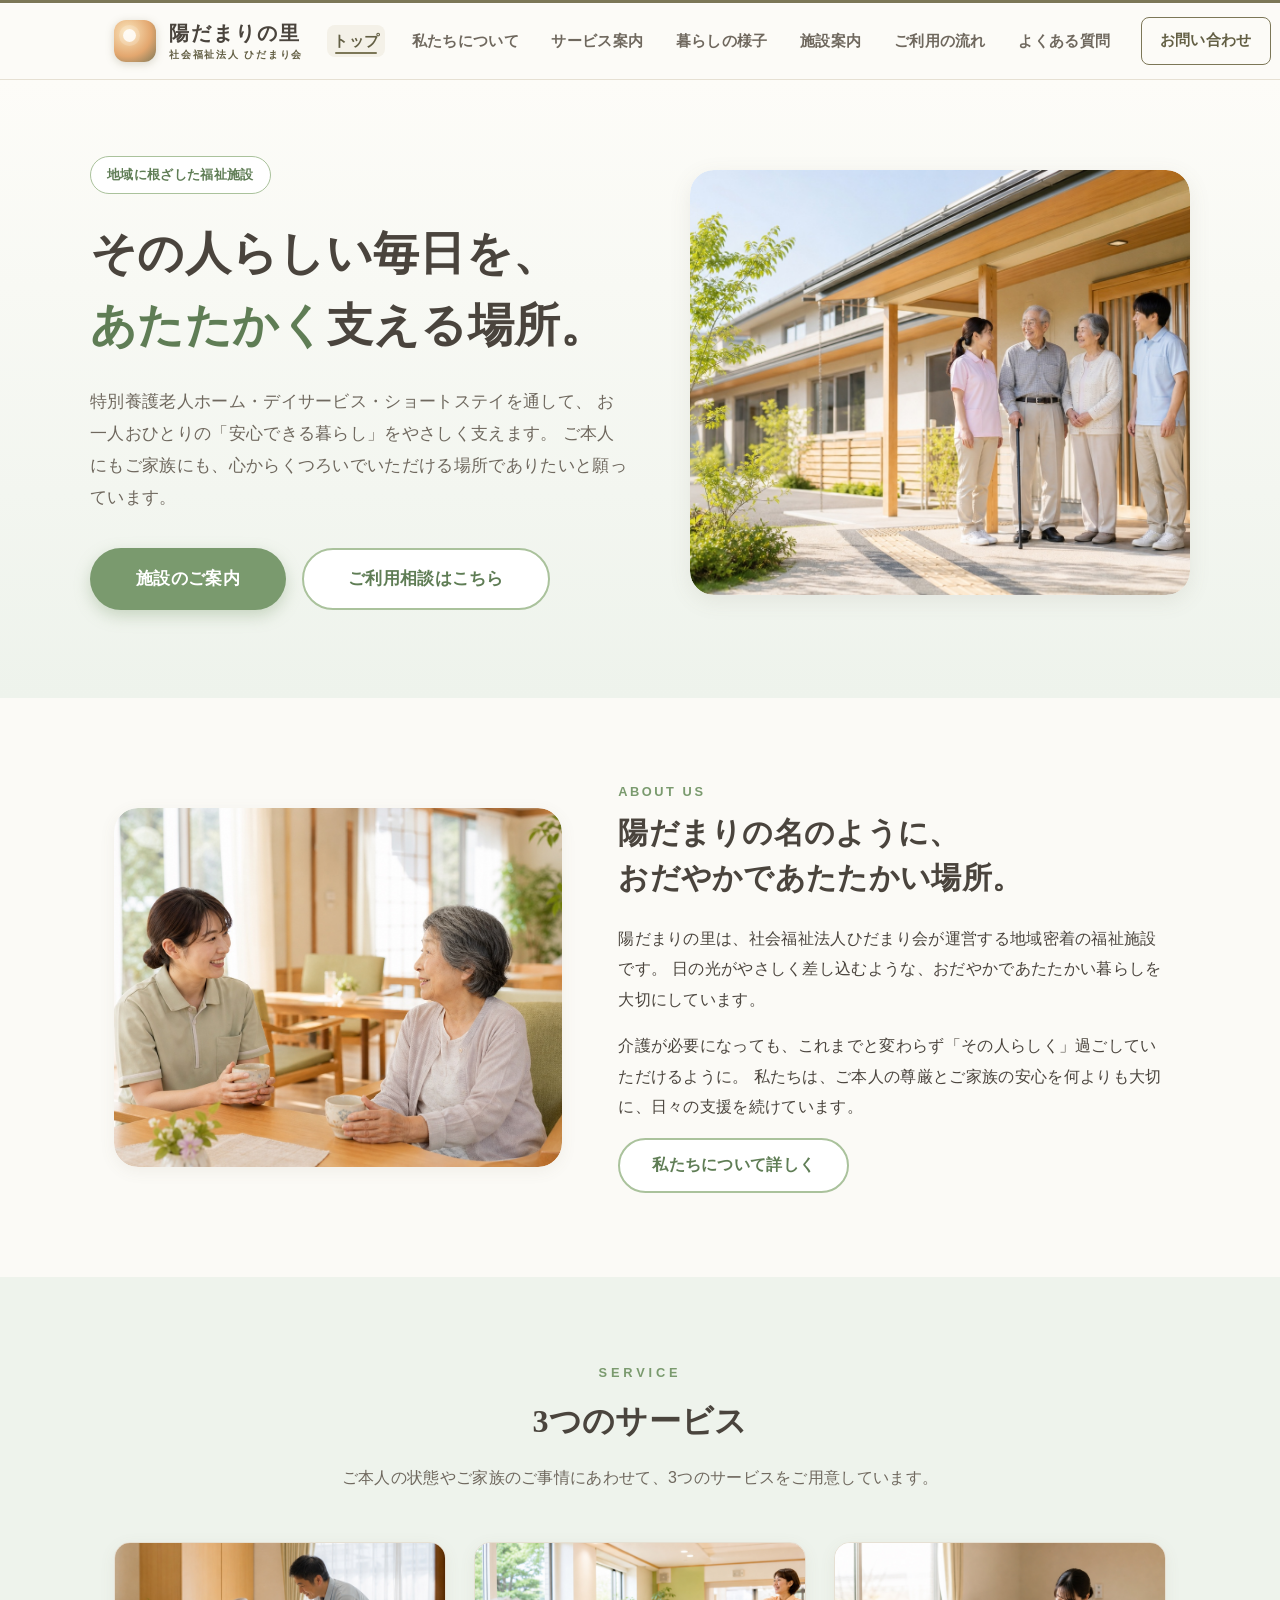
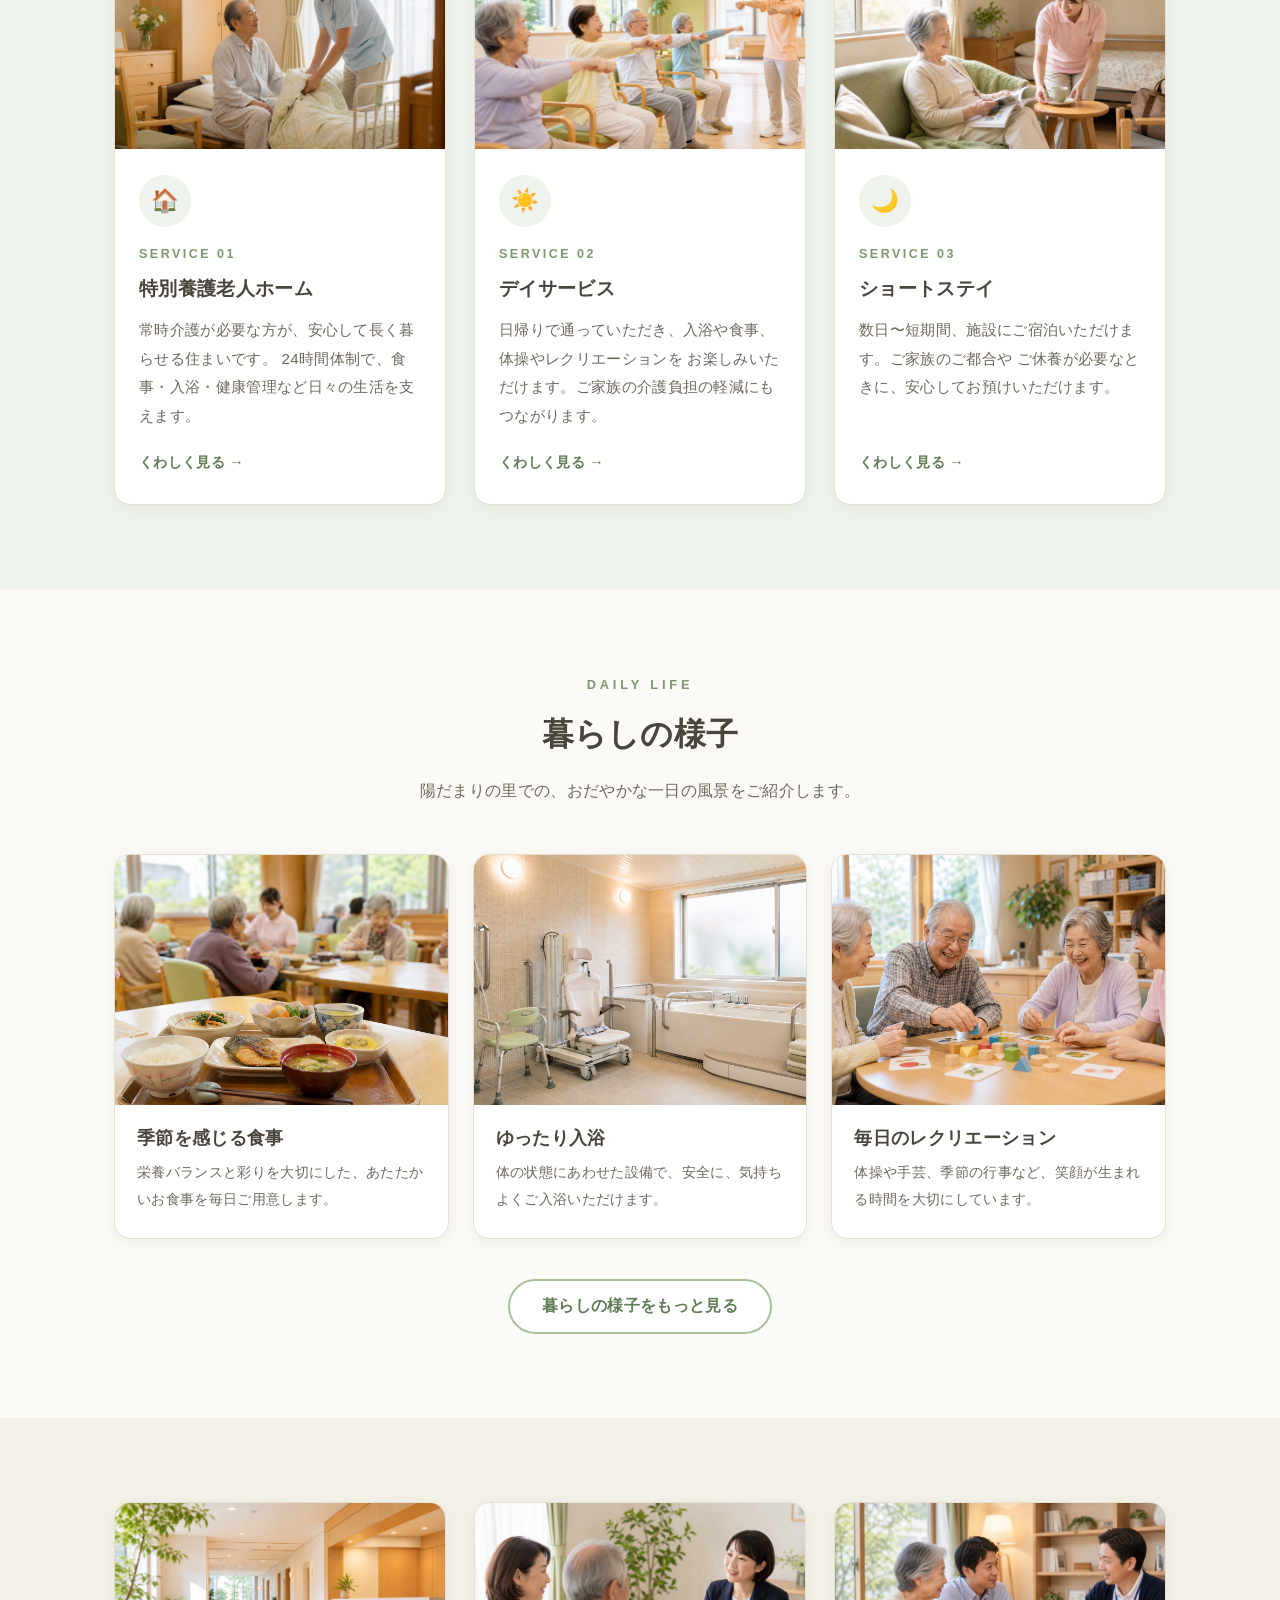
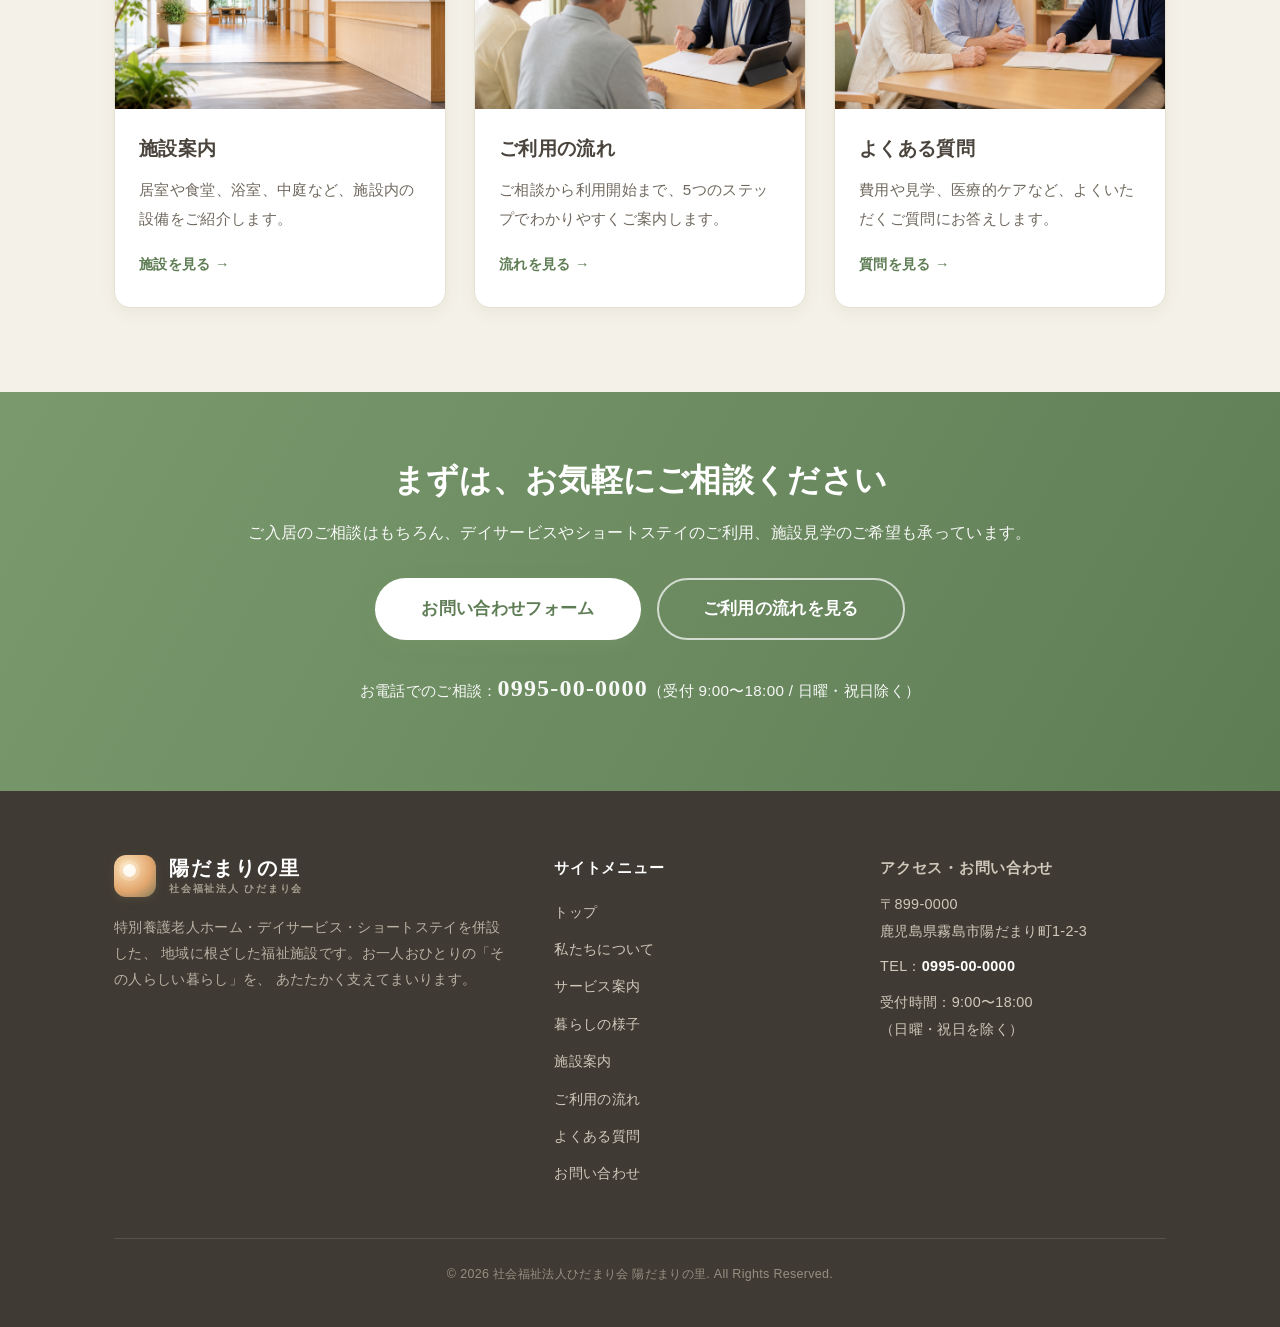
==== commit b5812798: "Add photo visuals for Hidamari no Sato" ====
--- a/index.html
+++ b/index.html
@@ -61,7 +61,7 @@
           </div>
         </div>
         <div class="hero__visual">
-          <div class="image-ph">image-hero（外観・笑顔のシーンなど）</div>
+          <img class="image-img" src="assets/images/image-hero.jpg" alt="陽だまりの里の明るい外観とスタッフ・ご利用者の笑顔" loading="eager" />
         </div>
       </div>
     </section>
@@ -70,7 +70,7 @@
     <section class="section intro">
       <div class="wrap intro__inner">
         <div class="intro__visual">
-          <div class="image-ph">image-intro（スタッフとご利用者の交流）</div>
+          <img class="image-img" src="assets/images/image-intro.jpg" alt="共有スペースでスタッフとご利用者が穏やかに会話する様子" loading="lazy" />
         </div>
         <div class="intro__body">
           <h2 class="intro__title">
@@ -103,7 +103,7 @@
 
         <div class="grid grid--3">
           <article class="card">
-            <div class="card__media"><div class="image-ph">image-service-tokuyou</div></div>
+            <div class="card__media"><img class="image-img" src="assets/images/image-service-tokuyou.jpg" alt="居室でスタッフがご利用者の暮らしを支える様子" loading="lazy" /></div>
             <div class="card__body">
               <div class="card__icon" aria-hidden="true">🏠</div>
               <p class="card__num">SERVICE 01</p>
@@ -117,7 +117,7 @@
           </article>
 
           <article class="card">
-            <div class="card__media"><div class="image-ph">image-service-day</div></div>
+            <div class="card__media"><img class="image-img" src="assets/images/image-service-day.jpg" alt="デイサービスで椅子に座って体操を楽しむ様子" loading="lazy" /></div>
             <div class="card__body">
               <div class="card__icon" aria-hidden="true">☀️</div>
               <p class="card__num">SERVICE 02</p>
@@ -131,7 +131,7 @@
           </article>
 
           <article class="card">
-            <div class="card__media"><div class="image-ph">image-service-short</div></div>
+            <div class="card__media"><img class="image-img" src="assets/images/image-service-short.jpg" alt="ショートステイの個室でゆったり過ごす様子" loading="lazy" /></div>
             <div class="card__body">
               <div class="card__icon" aria-hidden="true">🌙</div>
               <p class="card__num">SERVICE 03</p>
@@ -160,21 +160,21 @@
 
         <div class="life-grid">
           <div class="life-item">
-            <div class="life-item__media"><div class="image-ph">image-life-meal</div></div>
+            <div class="life-item__media"><img class="image-img" src="assets/images/image-life-meal.jpg" alt="季節を感じる食事が並ぶ明るい食堂" loading="lazy" /></div>
             <div class="life-item__body">
               <h3 class="life-item__title">季節を感じる食事</h3>
               <p class="life-item__text">栄養バランスと彩りを大切にした、あたたかいお食事を毎日ご用意します。</p>
             </div>
           </div>
           <div class="life-item">
-            <div class="life-item__media"><div class="image-ph">image-life-bath</div></div>
+            <div class="life-item__media"><img class="image-img" src="assets/images/image-life-bath.jpg" alt="手すりや介護浴設備のある清潔な浴室" loading="lazy" /></div>
             <div class="life-item__body">
               <h3 class="life-item__title">ゆったり入浴</h3>
               <p class="life-item__text">体の状態にあわせた設備で、安全に、気持ちよくご入浴いただけます。</p>
             </div>
           </div>
           <div class="life-item">
-            <div class="life-item__media"><div class="image-ph">image-life-rec</div></div>
+            <div class="life-item__media"><img class="image-img" src="assets/images/image-life-rec.jpg" alt="テーブルゲームを囲んでレクリエーションを楽しむ様子" loading="lazy" /></div>
             <div class="life-item__body">
               <h3 class="life-item__title">毎日のレクリエーション</h3>
               <p class="life-item__text">体操や手芸、季節の行事など、笑顔が生まれる時間を大切にしています。</p>
@@ -193,7 +193,7 @@
       <div class="wrap">
         <div class="grid grid--3">
           <article class="card">
-            <div class="card__media"><div class="image-ph">image-guide-facility</div></div>
+            <div class="card__media"><img class="image-img" src="assets/images/image-guide-facility.jpg" alt="明るく清潔な施設エントランス" loading="lazy" /></div>
             <div class="card__body">
               <h3 class="card__title">施設案内</h3>
               <p class="card__text">居室や食堂、浴室、中庭など、施設内の設備をご紹介します。</p>
@@ -201,7 +201,7 @@
             </div>
           </article>
           <article class="card">
-            <div class="card__media"><div class="image-ph">image-guide-flow</div></div>
+            <div class="card__media"><img class="image-img" src="assets/images/image-guide-flow.jpg" alt="相談室でスタッフがご家族に利用の流れを説明する様子" loading="lazy" /></div>
             <div class="card__body">
               <h3 class="card__title">ご利用の流れ</h3>
               <p class="card__text">ご相談から利用開始まで、5つのステップでわかりやすくご案内します。</p>
@@ -209,7 +209,7 @@
             </div>
           </article>
           <article class="card">
-            <div class="card__media"><div class="image-ph">image-guide-faq</div></div>
+            <div class="card__media"><img class="image-img" src="assets/images/image-guide-faq.jpg" alt="ご家族の質問にスタッフが丁寧に答える様子" loading="lazy" /></div>
             <div class="card__body">
               <h3 class="card__title">よくある質問</h3>
               <p class="card__text">費用や見学、医療的ケアなど、よくいただくご質問にお答えします。</p>
--- a/style.css
+++ b/style.css
@@ -376,6 +376,16 @@
   content: "🖼";
   margin-right: 8px;
   font-size: 1.1rem;
+}
+
+.image-img {
+  width: 100%;
+  height: 100%;
+  min-height: 180px;
+  display: block;
+  object-fit: cover;
+  border-radius: inherit;
+  background: var(--c-bg-alt);
 }
 
 /* ---------- 紹介（index intro） ---------- */
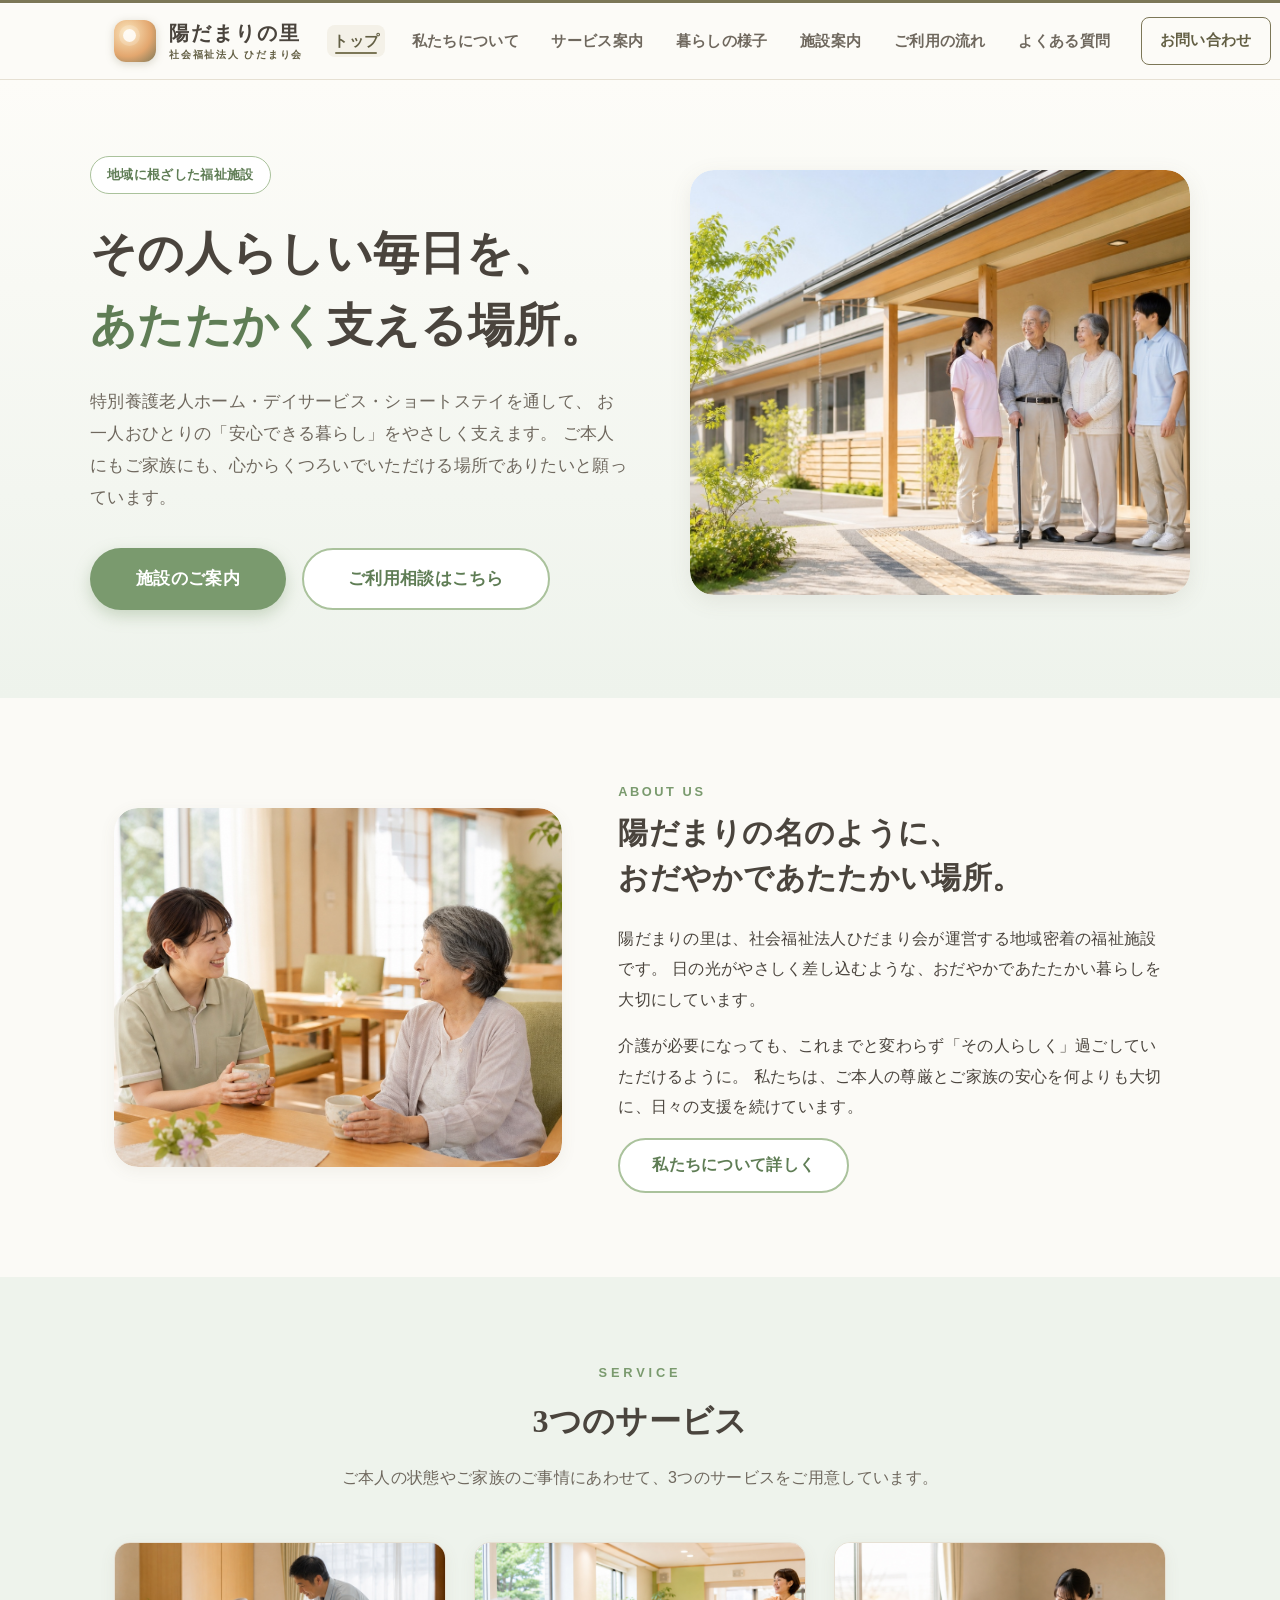
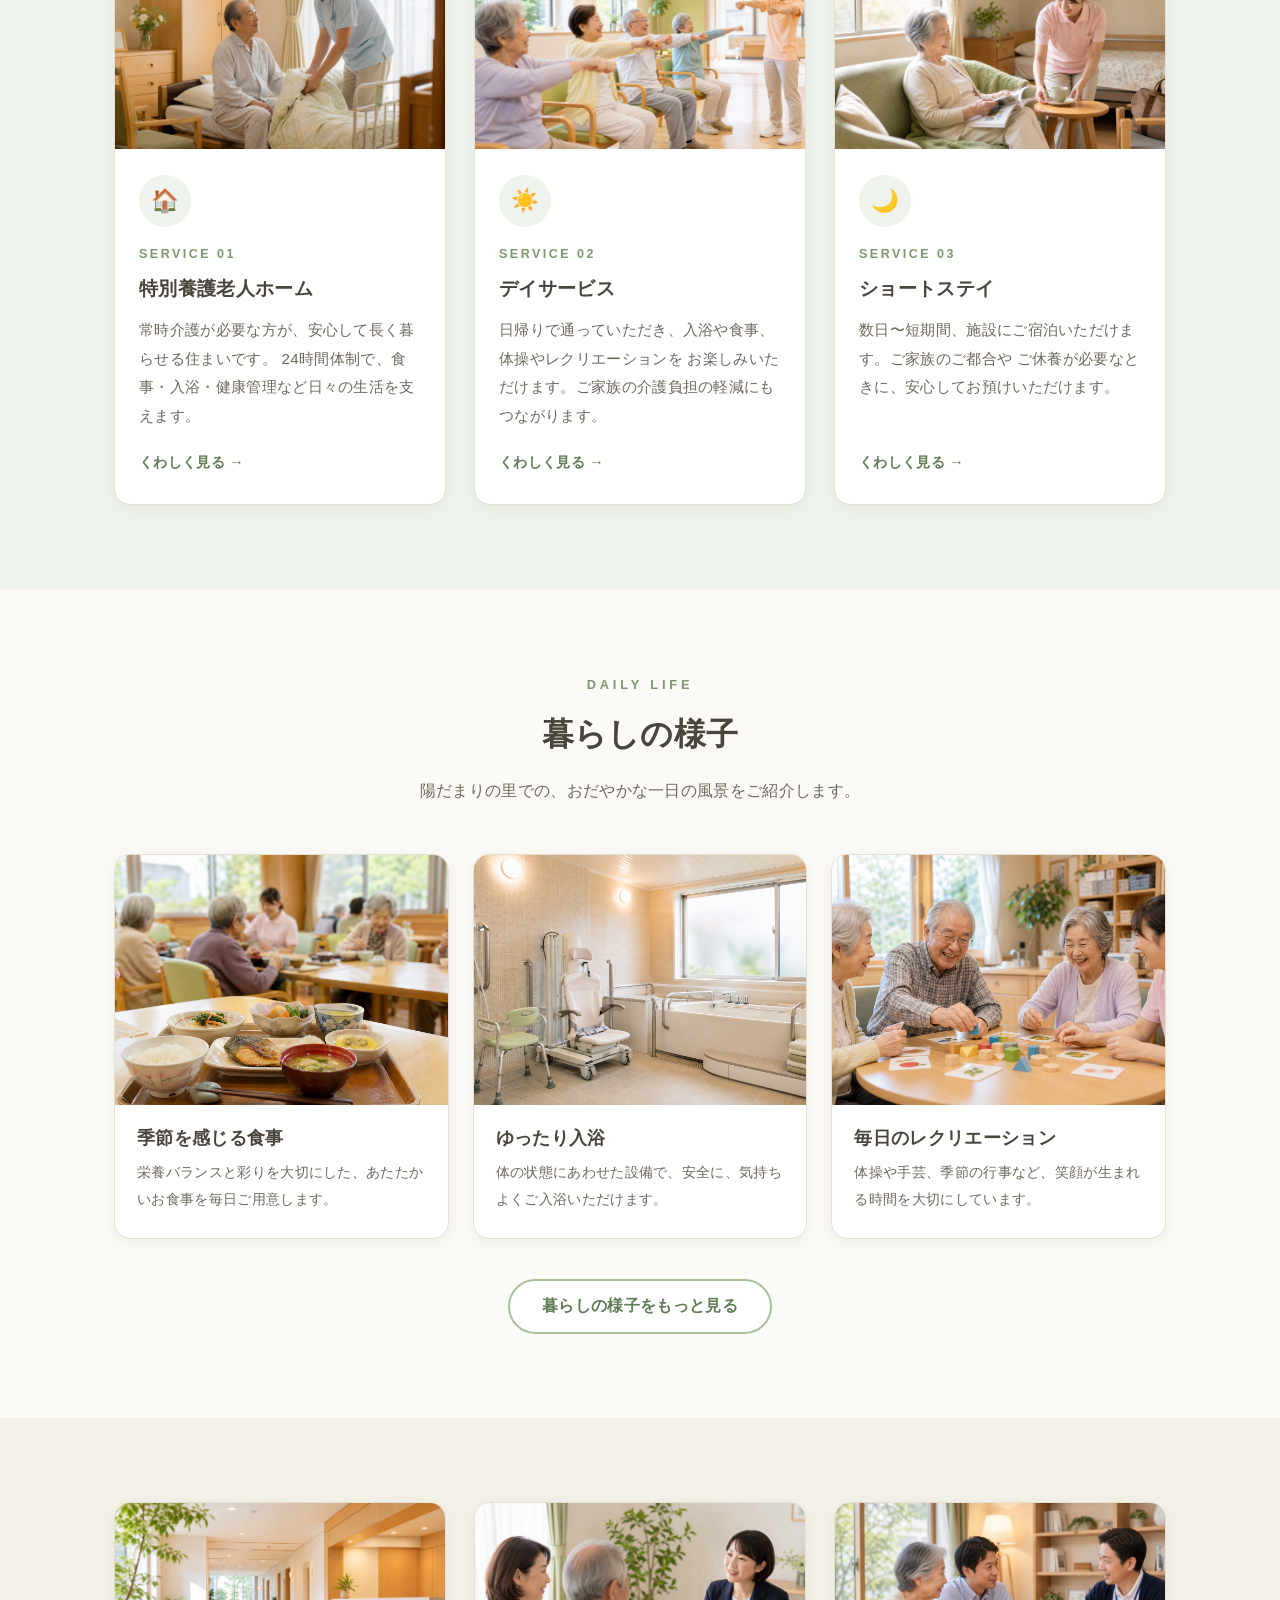
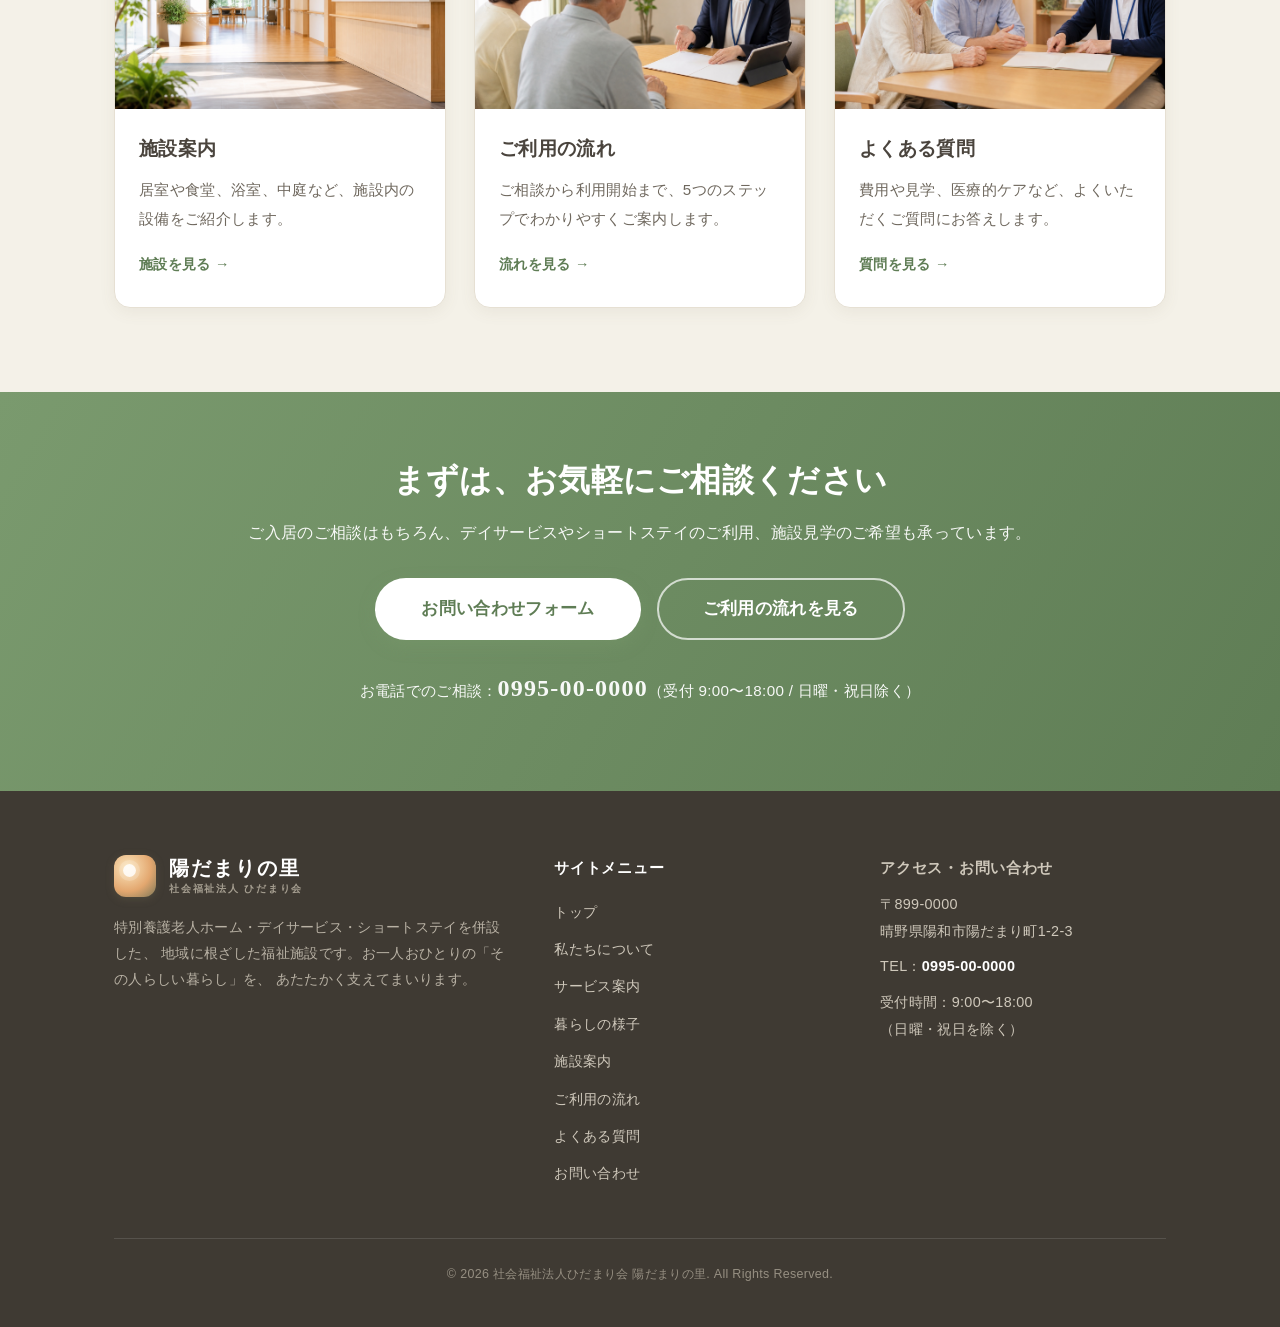
==== commit 61a1b433: "Update Hidamari location to fictional address" ====
--- a/index.html
+++ b/index.html
@@ -274,7 +274,7 @@
         <div class="footer__contact">
           <p class="footer__col-title">アクセス・お問い合わせ</p>
           <div class="footer__contact">
-            <p>〒899-0000<br />鹿児島県霧島市陽だまり町1-2-3</p>
+            <p>〒899-0000<br />晴野県陽和市陽だまり町1-2-3</p>
             <p>TEL：<strong>0995-00-0000</strong></p>
             <p>受付時間：9:00〜18:00<br />（日曜・祝日を除く）</p>
           </div>
